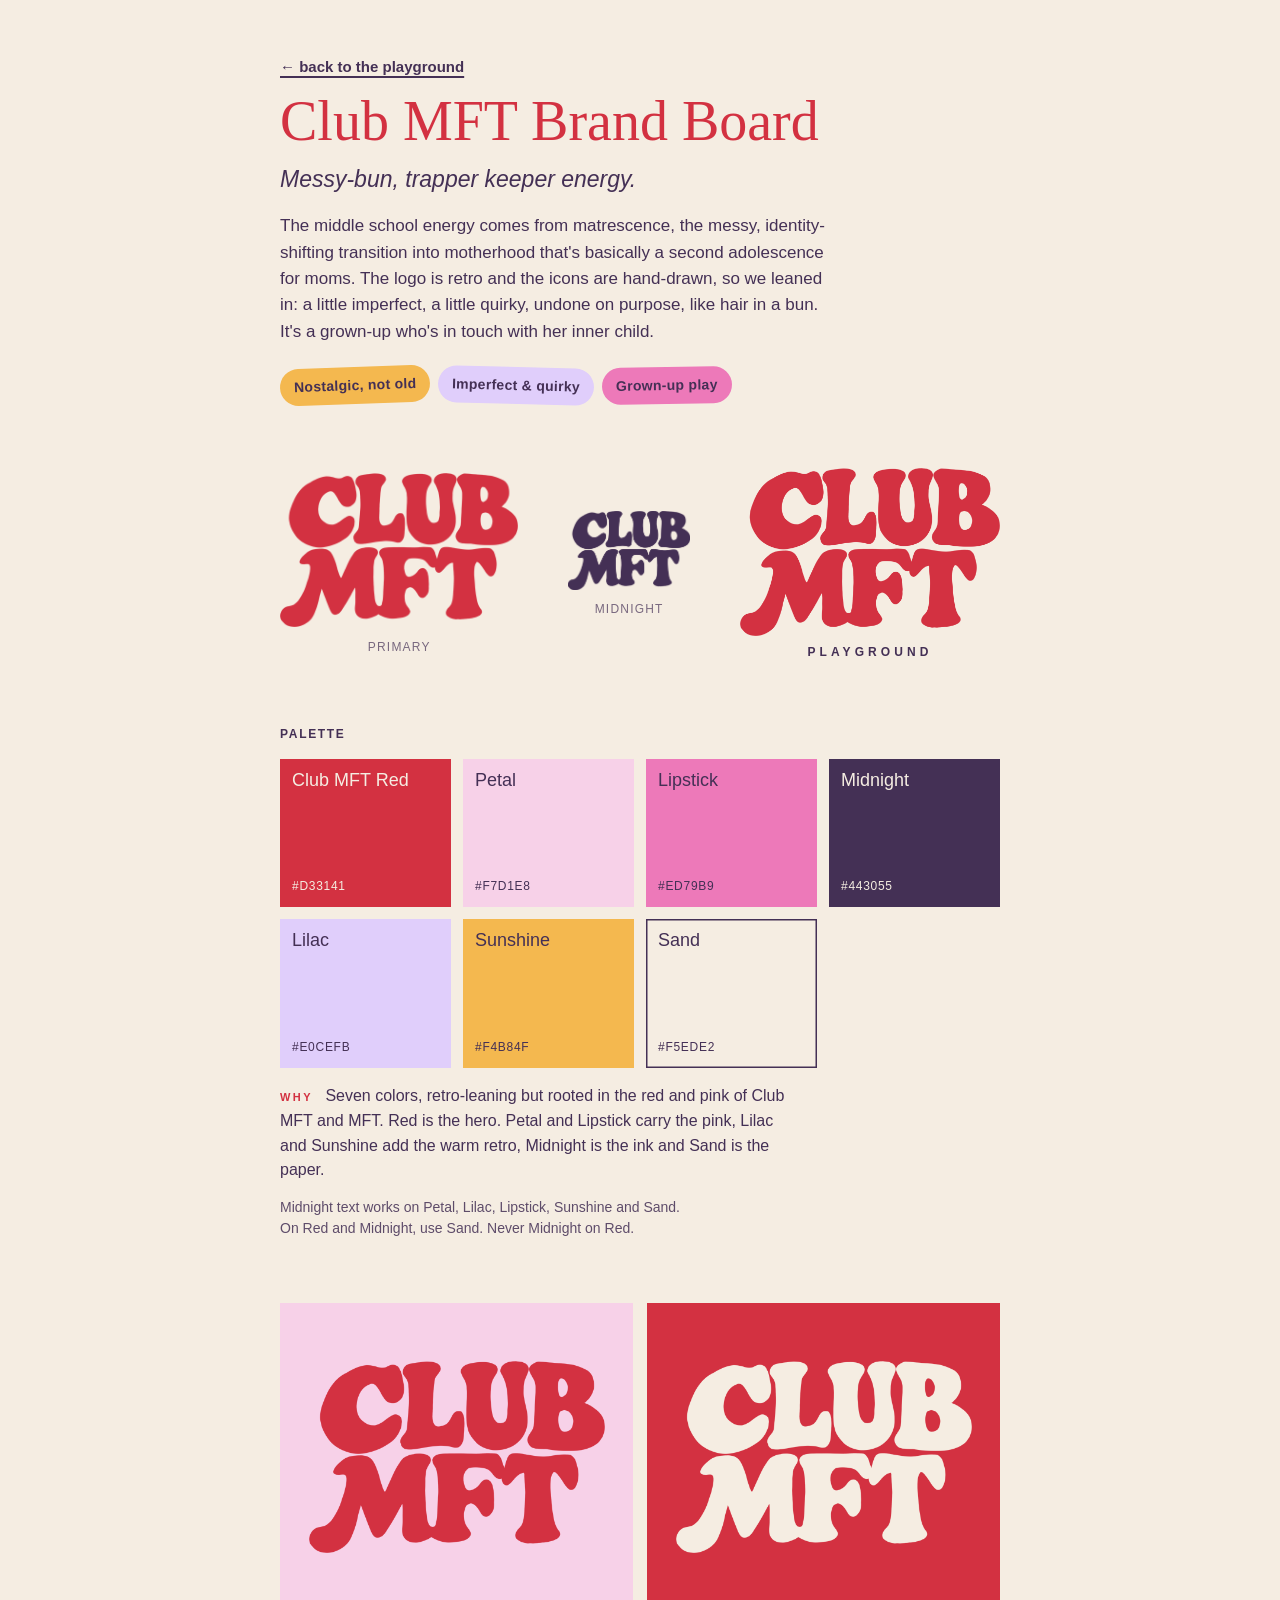
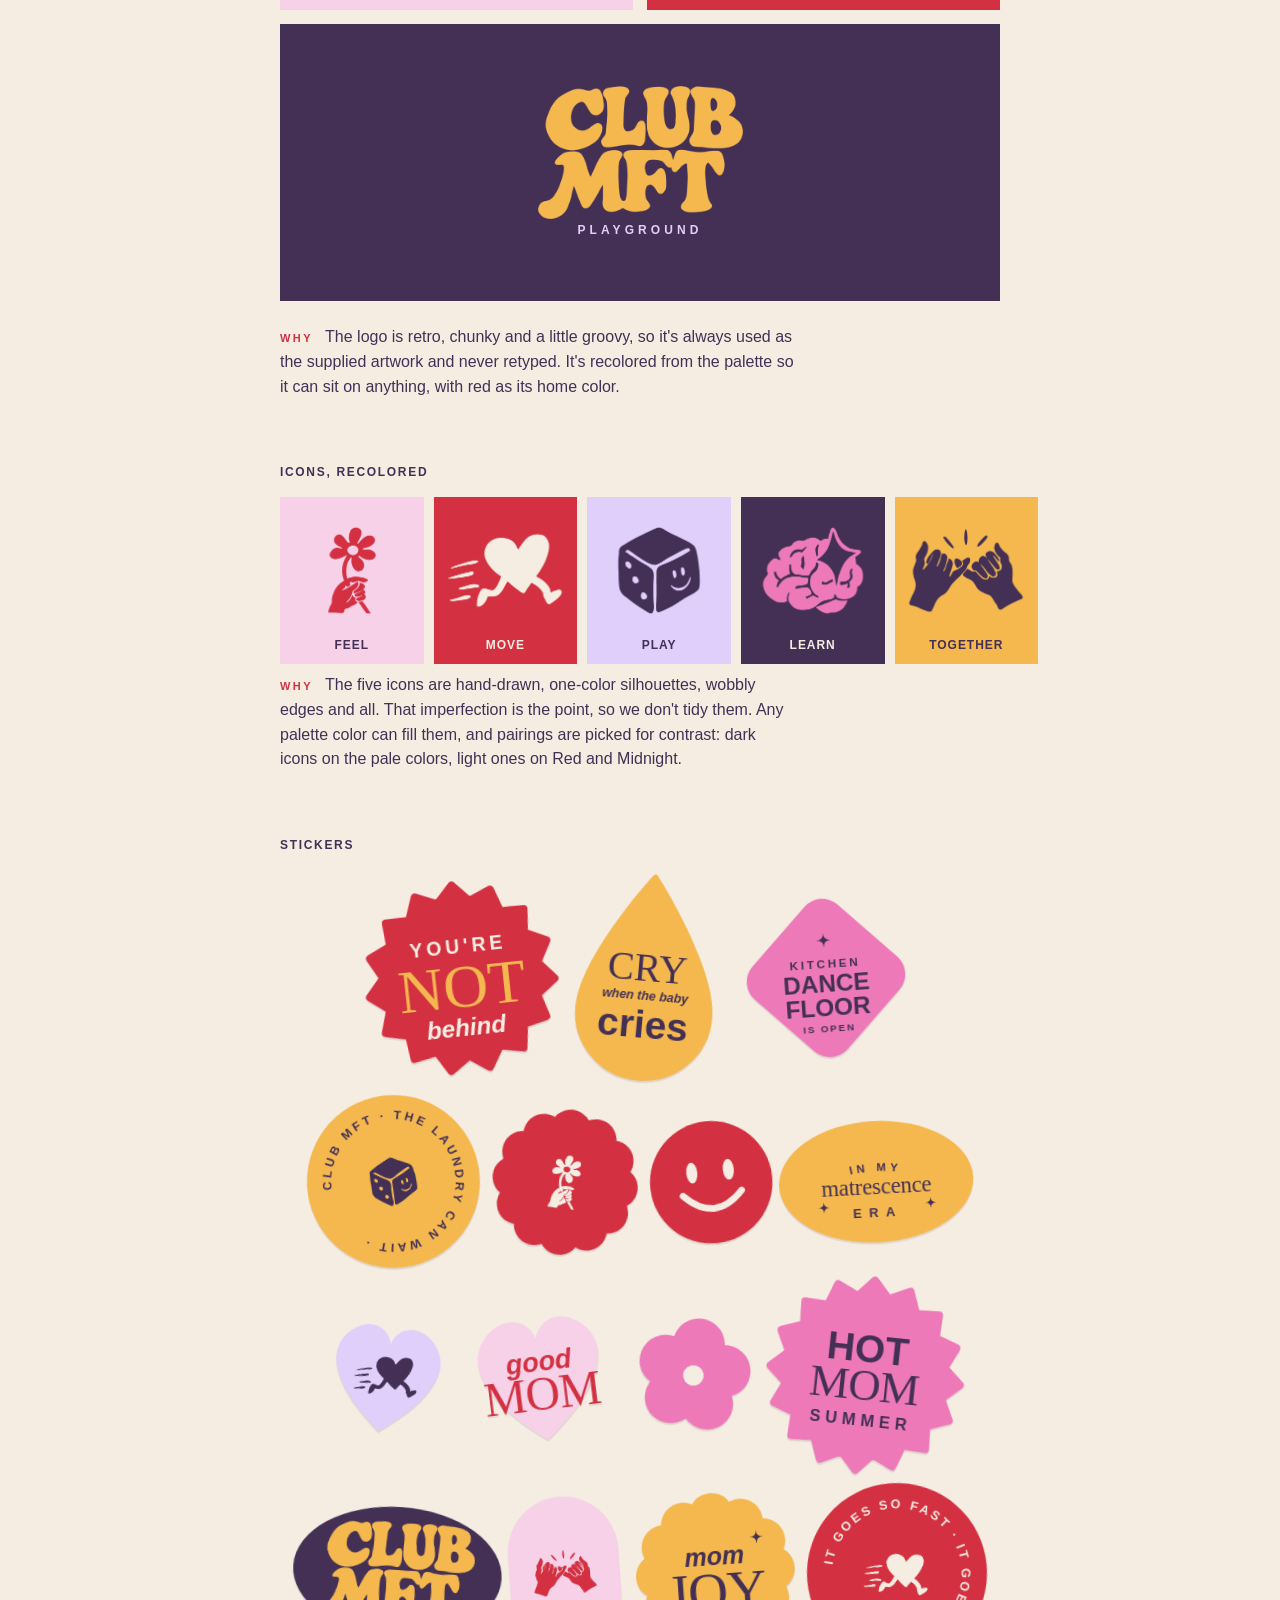
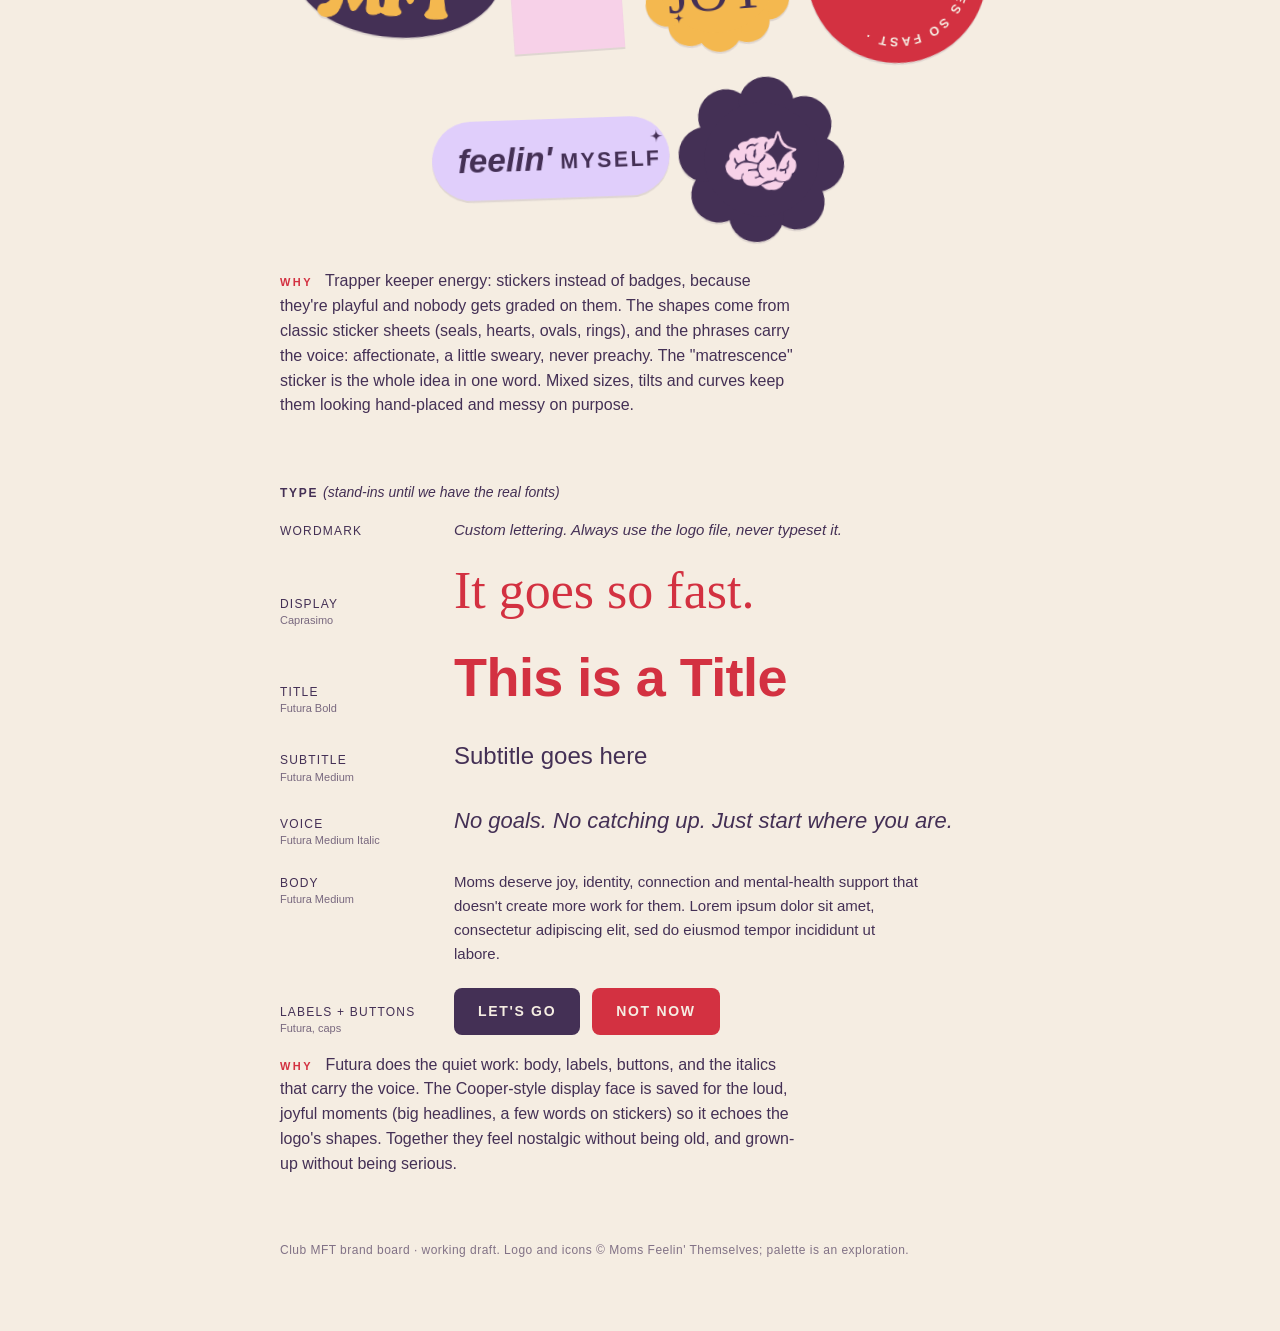
==== brand.html @ 976d8cae "Add files via upload" ====
<!doctype html>
<html lang="en">
<head>
<meta charset="utf-8">
<meta name="viewport" content="width=device-width, initial-scale=1">
<title>Club MFT Brand Board</title>
<link rel="stylesheet" href="assets.css">
<link rel="stylesheet" href="brand.css">
</head>
<body>
<svg width="0" height="0" style="position:absolute" aria-hidden="true" focusable="false"><filter id="wob" x="-8%" y="-8%" width="116%" height="116%"><feTurbulence type="fractalNoise" baseFrequency="0.045" numOctaves="2" seed="4" result="n"/><feDisplacementMap in="SourceGraphic" in2="n" scale="3"/></filter></svg>
<main class="board">
  <a class="back" href="index.html#/">← back to the playground</a>

  <header class="intro">
    <h1>Club MFT Brand Board</h1>
    <p class="cheek">Messy-bun, trapper keeper energy.</p>
    <p class="plain">The middle school energy comes from matrescence, the messy, identity-shifting transition into motherhood that's basically a second adolescence for moms. The logo is retro and the icons are hand-drawn, so we leaned in: a little imperfect, a little quirky, undone on purpose, like hair in a bun. It's a grown-up who's in touch with her inner child.</p>
    <ul class="words" aria-label="Words for the brand">
      <li style="--bg:var(--sunshine)">Nostalgic, not old</li>
      <li style="--bg:var(--lilac)">Imperfect &amp; quirky</li>
      <li style="--bg:var(--lipstick)">Grown-up play</li>
    </ul>
  </header>

  <!-- 1. LOGOS -->
  <section class="logos" aria-label="Logo">
    <figure>
      <div class="m logo" style="--fill:var(--red)" role="img" aria-label="Club MFT logo in red"></div>
      <figcaption>Primary</figcaption>
    </figure>
    <figure>
      <div class="m logo sm" style="--fill:var(--midnight)" role="img" aria-label="Club MFT logo in Midnight"></div>
      <figcaption>Midnight</figcaption>
    </figure>
    <figure class="lockup">
      <div class="m logo" style="--fill:var(--red)" role="img" aria-label="Club MFT logo in red, Playground lockup"></div>
      <span class="lockup-sub">PLAYGROUND</span>
    </figure>
  </section>

  <!-- 2. PALETTE -->
  <section aria-labelledby="h-palette">
    <h2 class="tag" id="h-palette">Palette</h2>
    <ul class="swatches">
      <li style="--bg:#D33141;--fg:var(--sand)"><b>Club MFT Red</b><span>#D33141</span></li>
      <li style="--bg:#F7D1E8;--fg:var(--midnight)"><b>Petal</b><span>#F7D1E8</span></li>
      <li style="--bg:#ED79B9;--fg:var(--midnight)"><b>Lipstick</b><span>#ED79B9</span></li>
      <li style="--bg:#443055;--fg:var(--sand)"><b>Midnight</b><span>#443055</span></li>
      <li style="--bg:#E0CEFB;--fg:var(--midnight)"><b>Lilac</b><span>#E0CEFB</span></li>
      <li style="--bg:#F4B84F;--fg:var(--midnight)"><b>Sunshine</b><span>#F4B84F</span></li>
      <li class="outlined" style="--bg:#F5EDE2;--fg:var(--midnight)"><b>Sand</b><span>#F5EDE2</span></li>
    </ul>
    <p class="why"><b>Why</b> Seven colors, retro-leaning but rooted in the red and pink of Club MFT and MFT. Red is the hero. Petal and Lipstick carry the pink, Lilac and Sunshine add the warm retro, Midnight is the ink and Sand is the paper.</p>
    <p class="note">Midnight text works on Petal, Lilac, Lipstick, Sunshine and Sand. On Red and Midnight, use Sand. Never Midnight on Red.</p>
  </section>

  <!-- 3. LOGO ON COLOR -->
  <section class="blocks" aria-label="Logo on color">
    <div class="block b-petal"><div class="m logo" style="--fill:var(--red)" role="img" aria-label="Logo, red on Petal"></div></div>
    <div class="block b-red"><div class="m logo" style="--fill:var(--sand)" role="img" aria-label="Logo, Sand on red"></div></div>
    <div class="block b-mid wide">
      <div class="m logo" style="--fill:var(--sunshine)" role="img" aria-label="Logo, Sunshine on Midnight"></div>
      <span class="lockup-sub" style="color:var(--lilac)">PLAYGROUND</span>
    </div>
  </section>

  <p class="why"><b>Why</b> The logo is retro, chunky and a little groovy, so it's always used as the supplied artwork and never retyped. It's recolored from the palette so it can sit on anything, with red as its home color.</p>

  <!-- 4. ICONS -->
  <section aria-labelledby="h-icons">
    <h2 class="tag" id="h-icons">Icons, recolored</h2>
    <ul class="icons">
      <li style="--bg:var(--petal)"><div class="m i-feel" style="--fill:var(--red)" role="img" aria-label="feel icon"></div><span>Feel</span></li>
      <li style="--bg:var(--red)"><div class="m i-move" style="--fill:var(--sand)" role="img" aria-label="move icon"></div><span style="color:var(--sand)">Move</span></li>
      <li style="--bg:var(--lilac)"><div class="m i-play" style="--fill:var(--midnight)" role="img" aria-label="play icon"></div><span>Play</span></li>
      <li style="--bg:var(--midnight)"><div class="m i-learn" style="--fill:var(--lipstick)" role="img" aria-label="learn icon"></div><span style="color:var(--sand)">Learn</span></li>
      <li style="--bg:var(--sunshine)"><div class="m i-together" style="--fill:var(--midnight)" role="img" aria-label="together icon"></div><span>Together</span></li>
    </ul>
    <p class="why"><b>Why</b> The five icons are hand-drawn, one-color silhouettes, wobbly edges and all. That imperfection is the point, so we don't tidy them. Any palette color can fill them, and pairings are picked for contrast: dark icons on the pale colors, light ones on Red and Midnight.</p>
  </section>

  <!-- 5. STICKERS + SHAPES -->
  <section class="play" aria-labelledby="h-stickers">
    <h2 class="tag" id="h-stickers">Stickers</h2>
    <div class="sheet">
      <div class="sticker" style="--ar:1;--w:27%;--rot:-6deg" role="img" aria-label="Sticker: You're not behind"><svg viewBox="0 0 200 200" aria-hidden="true"><polygon points="100.0,4.0 116.6,21.7 139.0,12.3 147.0,35.3 171.3,35.8 169.3,60.0 191.3,70.3 179.6,91.6 195.5,110.0 176.1,124.7 183.1,148.0 159.5,153.5 156.4,177.7 132.5,173.1 120.0,193.9 100.0,180.0 80.0,193.9 67.5,173.1 43.6,177.7 40.5,153.5 16.9,148.0 23.9,124.7 4.5,110.0 20.4,91.6 8.7,70.3 30.7,60.0 28.7,35.8 53.0,35.3 61.0,12.3 83.4,21.7" fill="#D33141" stroke="#D33141" stroke-width="8" stroke-linejoin="round"/><text x="100" y="74" font-size="20" font-weight="700" fill="#F5EDE2" text-anchor="middle" letter-spacing="4">YOU'RE</text><text class="retro" x="100" y="130" font-size="64" fill="#F4B84F" text-anchor="middle" letter-spacing="0">NOT</text><text x="100" y="160" font-size="25" font-weight="700" fill="#F5EDE2" text-anchor="middle" letter-spacing="0" font-style="italic">behind</text></svg></div>
      <div class="sticker" style="--ar:0.7692307692307693;--w:23%;--rot:5deg" role="img" aria-label="Sticker: Cry when the baby cries"><svg viewBox="0 0 200 260" aria-hidden="true"><path d="M100 8C100 8 20 112 20 172a80 80 0 0 0 160 0C180 112 100 8 100 8z" fill="#F4B84F" stroke="#F4B84F" stroke-width="6" stroke-linejoin="round"/><text class="retro" x="100" y="134" font-size="48" fill="#443055" text-anchor="middle" letter-spacing="0">CRY</text><text x="100" y="157" font-size="15" font-weight="600" fill="#443055" text-anchor="middle" letter-spacing="0" font-style="italic">when the baby</text><text x="100" y="203" font-size="47" font-weight="800" fill="#443055" text-anchor="middle" letter-spacing="0">cries</text></svg></div>
      <div class="sticker" style="--ar:1;--w:25%;--rot:-4deg" role="img" aria-label="Sticker: Kitchen dance floor is open"><svg viewBox="0 0 200 200" aria-hidden="true"><rect x="30" y="30" width="140" height="140" rx="26" fill="#ED79B9" transform="rotate(45 100 100)"/><text x="100" y="89" font-size="13" font-weight="700" fill="#443055" text-anchor="middle" letter-spacing="3">KITCHEN</text><text x="100" y="116" font-size="27" font-weight="800" fill="#443055" text-anchor="middle" letter-spacing="0">DANCE</text><text x="100" y="142" font-size="27" font-weight="800" fill="#443055" text-anchor="middle" letter-spacing="0">FLOOR</text><text x="100" y="160" font-size="11" font-weight="700" fill="#443055" text-anchor="middle" letter-spacing="2">IS OPEN</text><path d="M100 50Q100 58 108 58Q100 58 100 66Q100 58 92 58Q100 58 100 50z" fill="#443055"/></svg></div>
      <div class="sticker" style="--ar:1;--w:24%;--rot:-8deg"><svg viewBox="0 0 200 200" aria-hidden="true"><circle cx="100" cy="100" r="100" fill="#F4B84F"/><defs><path id="r1" d="M100 100 m-72 0 a72 72 0 1 1 144 0 a72 72 0 1 1 -144 0"/></defs><text fill="#443055" font-size="14" letter-spacing="3.6" font-weight="700"><textPath href="#r1">CLUB MFT · THE LAUNDRY CAN WAIT · </textPath></text></svg><div class="m i-play" style="--fill:#443055;width:52%" role="img" aria-label="play icon"></div></div>
      <div class="sticker" style="--ar:1;--w:22%;--rot:6deg"><svg viewBox="0 0 200 200" aria-hidden="true"><g fill="#D33141"><circle cx="166.0" cy="100.0" r="26"/><circle cx="157.2" cy="133.0" r="26"/><circle cx="133.0" cy="157.2" r="26"/><circle cx="100.0" cy="166.0" r="26"/><circle cx="67.0" cy="157.2" r="26"/><circle cx="42.8" cy="133.0" r="26"/><circle cx="34.0" cy="100.0" r="26"/><circle cx="42.8" cy="67.0" r="26"/><circle cx="67.0" cy="42.8" r="26"/><circle cx="100.0" cy="34.0" r="26"/><circle cx="133.0" cy="42.8" r="26"/><circle cx="157.2" cy="67.0" r="26"/><circle cx="100" cy="100" r="70"/></g></svg><div class="m i-feel" style="--fill:#F5EDE2;width:62%" role="img" aria-label="feel icon"></div></div>
      <div class="sticker" style="--ar:1;--w:17%;--rot:-6deg"><svg viewBox="0 0 200 200" aria-hidden="true"><circle cx="100" cy="100" r="100" fill="#D33141"/><ellipse cx="70" cy="82" rx="9" ry="17" fill="#F5EDE2"/><ellipse cx="130" cy="82" rx="9" ry="17" fill="#F5EDE2"/><path d="M52 118Q100 168 148 118" fill="none" stroke="#F5EDE2" stroke-width="11" stroke-linecap="round"/></svg></div>
      <div class="sticker" style="--ar:1.6;--w:27%;--rot:-3deg" role="img" aria-label="Sticker: In my matrescence era"><svg viewBox="0 0 240 150" aria-hidden="true"><ellipse cx="120" cy="75" rx="120" ry="75" fill="#F4B84F"/><defs><path id="mat" d="M64 70Q120 54 176 70"/></defs><text font-size="14" font-weight="700" letter-spacing="5" fill="#443055" text-anchor="middle"><textPath href="#mat" startOffset="50%">IN MY</textPath></text><text class="retro" x="120" y="90" font-size="28" fill="#443055" text-anchor="middle" letter-spacing="-0.2">matrescence</text><text x="120" y="118" font-size="16" font-weight="700" fill="#443055" text-anchor="middle" letter-spacing="9">ERA</text><path d="M54 97Q54 104 61 104Q54 104 54 111Q54 104 47 104Q54 104 54 97z" fill="#443055"/><path d="M186 97Q186 104 193 104Q186 104 186 111Q186 104 179 104Q186 104 186 97z" fill="#443055"/></svg></div>
      <div class="sticker" style="--ar:1.1111111111111112;--w:19%;--rot:8deg"><svg viewBox="0 0 100 90" aria-hidden="true"><path fill="#E0CEFB" d="M50 86C8 54 4 28 22 14 36 4 48 12 50 22 52 12 64 4 78 14 96 28 92 54 50 86z"/></svg><div class="m i-move" style="--fill:#443055;width:66%" role="img" aria-label="move icon"></div></div>
      <div class="sticker" style="--ar:1.1111111111111112;--w:22%;--rot:-7deg" role="img" aria-label="Sticker: Good mom"><svg viewBox="0 0 100 90" aria-hidden="true"><path fill="#F7D1E8" d="M50 86C8 54 4 28 22 14 36 4 48 12 50 22 52 12 64 4 78 14 96 28 92 54 50 86z"/><text x="50" y="42" font-size="17" font-weight="700" fill="#D33141" text-anchor="middle" letter-spacing="0" font-style="italic">good</text><text class="retro" x="50" y="67" font-size="30" fill="#D33141" text-anchor="middle" letter-spacing="-0.4">MOM</text></svg></div>
      <div class="sticker" style="--ar:1;--w:19%;--rot:10deg"><svg viewBox="0 0 200 200" aria-hidden="true"><g fill="#ED79B9"><circle cx="100.0" cy="54.0" r="38"/><circle cx="143.7" cy="85.8" r="38"/><circle cx="127.0" cy="137.2" r="38"/><circle cx="73.0" cy="137.2" r="38"/><circle cx="56.3" cy="85.8" r="38"/><circle cx="100" cy="100" r="30"/></g><circle cx="100" cy="100" r="15" fill="#F5EDE2"/></svg></div>
      <div class="sticker" style="--ar:1;--w:27%;--rot:6deg" role="img" aria-label="Sticker: Hot mom summer"><svg viewBox="0 0 200 200" aria-hidden="true"><polygon points="100.0,2.0 116.0,19.6 137.5,9.5 145.6,31.8 169.3,30.7 168.2,54.4 190.5,62.5 180.4,84.0 198.0,100.0 180.4,116.0 190.5,137.5 168.2,145.6 169.3,169.3 145.6,168.2 137.5,190.5 116.0,180.4 100.0,198.0 84.0,180.4 62.5,190.5 54.4,168.2 30.7,169.3 31.8,145.6 9.5,137.5 19.6,116.0 2.0,100.0 19.6,84.0 9.5,62.5 31.8,54.4 30.7,30.7 54.4,31.8 62.5,9.5 84.0,19.6" fill="#ED79B9" stroke="#ED79B9" stroke-width="8" stroke-linejoin="round"/><text x="100" y="86" font-size="40" font-weight="800" fill="#443055" text-anchor="middle" letter-spacing="0">HOT</text><text class="retro" x="100" y="126" font-size="46" fill="#443055" text-anchor="middle" letter-spacing="-0.8">MOM</text><text x="100" y="152" font-size="17" font-weight="700" fill="#443055" text-anchor="middle" letter-spacing="5">SUMMER</text></svg></div>
      <div class="sticker" style="--ar:1.6;--w:29%;--rot:4deg"><svg viewBox="0 0 240 150" aria-hidden="true"><ellipse cx="120" cy="75" rx="120" ry="75" fill="#443055"/></svg><div class="m logo" style="--fill:#F4B84F;width:74%" role="img" aria-label="Club MFT logo"></div></div>
      <div class="sticker" style="--ar:0.7142857142857143;--w:16%;--rot:-4deg"><svg viewBox="0 0 100 140" aria-hidden="true"><path fill="#F7D1E8" d="M2 138V52a48 48 0 0 1 96 0v86z"/></svg><div class="m i-together" style="--fill:#D33141;width:76%" role="img" aria-label="together icon"></div></div>
      <div class="sticker" style="--ar:1;--w:24%;--rot:-4deg" role="img" aria-label="Sticker: Mom joy"><svg viewBox="0 0 200 200" aria-hidden="true"><g fill="#F4B84F"><circle cx="166.0" cy="100.0" r="26"/><circle cx="157.2" cy="133.0" r="26"/><circle cx="133.0" cy="157.2" r="26"/><circle cx="100.0" cy="166.0" r="26"/><circle cx="67.0" cy="157.2" r="26"/><circle cx="42.8" cy="133.0" r="26"/><circle cx="34.0" cy="100.0" r="26"/><circle cx="42.8" cy="67.0" r="26"/><circle cx="67.0" cy="42.8" r="26"/><circle cx="100.0" cy="34.0" r="26"/><circle cx="133.0" cy="42.8" r="26"/><circle cx="157.2" cy="67.0" r="26"/><circle cx="100" cy="100" r="70"/></g><text x="100" y="92" font-size="29" font-weight="700" fill="#443055" text-anchor="middle" letter-spacing="0" font-style="italic">mom</text><text class="retro" x="100" y="144" font-size="64" fill="#443055" text-anchor="middle" letter-spacing="-1">JOY</text><path d="M150 54Q150 62 158 62Q150 62 150 70Q150 62 142 62Q150 62 150 54z" fill="#443055"/><path d="M54 144Q54 150 60 150Q54 150 54 156Q54 150 48 150Q54 150 54 144z" fill="#443055"/></svg></div>
      <div class="sticker" style="--ar:1;--w:25%;--rot:7deg"><svg viewBox="0 0 200 200" aria-hidden="true"><circle cx="100" cy="100" r="100" fill="#D33141"/><defs><path id="r2" d="M100 100 m-72 0 a72 72 0 1 1 144 0 a72 72 0 1 1 -144 0"/></defs><text fill="#F5EDE2" font-size="14" letter-spacing="3.0" font-weight="700"><textPath href="#r2">IT GOES SO FAST · IT GOES SO FAST · </textPath></text></svg><div class="m i-move" style="--fill:#F5EDE2;width:50%" role="img" aria-label="move icon"></div></div>
      <div class="sticker" style="--ar:3;--w:33%;--rot:-2deg" role="img" aria-label="Sticker: Feelin' myself"><svg viewBox="0 0 300 100" aria-hidden="true"><rect width="300" height="100" rx="50" fill="#E0CEFB"/><text x="152" y="64" font-size="42" font-weight="700" fill="#443055" text-anchor="end" letter-spacing="0" font-style="italic">feelin'</text><text x="162" y="63" font-size="27" font-weight="800" fill="#443055" text-anchor="start" letter-spacing="3">MYSELF</text><path d="M284 18Q284 26 292 26Q284 26 284 34Q284 26 276 26Q284 26 284 18z" fill="#443055"/></svg></div>
      <div class="sticker" style="--ar:1;--w:24%;--rot:5deg"><svg viewBox="0 0 200 200" aria-hidden="true"><g fill="#443055"><circle cx="164.0" cy="100.0" r="32"/><circle cx="145.3" cy="145.3" r="32"/><circle cx="100.0" cy="164.0" r="32"/><circle cx="54.7" cy="145.3" r="32"/><circle cx="36.0" cy="100.0" r="32"/><circle cx="54.7" cy="54.7" r="32"/><circle cx="100.0" cy="36.0" r="32"/><circle cx="145.3" cy="54.7" r="32"/><circle cx="100" cy="100" r="66"/></g></svg><div class="m i-learn" style="--fill:#F7D1E8;width:64%" role="img" aria-label="learn icon"></div></div>
    </div>
  </section>

  <p class="why"><b>Why</b> Trapper keeper energy: stickers instead of badges, because they're playful and nobody gets graded on them. The shapes come from classic sticker sheets (seals, hearts, ovals, rings), and the phrases carry the voice: affectionate, a little sweary, never preachy. The "matrescence" sticker is the whole idea in one word. Mixed sizes, tilts and curves keep them looking hand-placed and messy on purpose.</p>

  <!-- 6. TYPE -->
  <section class="type" aria-labelledby="h-type">
    <h2 class="tag" id="h-type">Type <em>(stand-ins until we have the real fonts)</em></h2>
    <dl>
      <dt>Wordmark</dt><dd class="wm-note">Custom lettering. Always use the logo file, never typeset it.</dd>
      <dt>Display<br><small>Caprasimo</small></dt><dd class="t-display">It goes so fast.</dd>
      <dt>Title<br><small>Futura Bold</small></dt><dd class="t-title">This is a Title</dd>
      <dt>Subtitle<br><small>Futura Medium</small></dt><dd class="t-sub">Subtitle goes here</dd>
      <dt>Voice<br><small>Futura Medium Italic</small></dt><dd class="t-voice">No goals. No catching up. Just start where you are.</dd>
      <dt>Body<br><small>Futura Medium</small></dt><dd class="t-body">Moms deserve joy, identity, connection and mental-health support that doesn't create more work for them. Lorem ipsum dolor sit amet, consectetur adipiscing elit, sed do eiusmod tempor incididunt ut labore.</dd>
      <dt>Labels + buttons<br><small>Futura, caps</small></dt><dd class="btns"><span class="btn b1">LET'S GO</span><span class="btn b2">NOT NOW</span></dd>
    </dl>
    <p class="why"><b>Why</b> Futura does the quiet work: body, labels, buttons, and the italics that carry the voice. The Cooper-style display face is saved for the loud, joyful moments (big headlines, a few words on stickers) so it echoes the logo's shapes. Together they feel nostalgic without being old, and grown-up without being serious.</p>
  </section>

  <p class="foot">Club MFT brand board · working draft. Logo and icons © Moms Feelin' Themselves; palette is an exploration.</p>
</main>
</body>
</html>
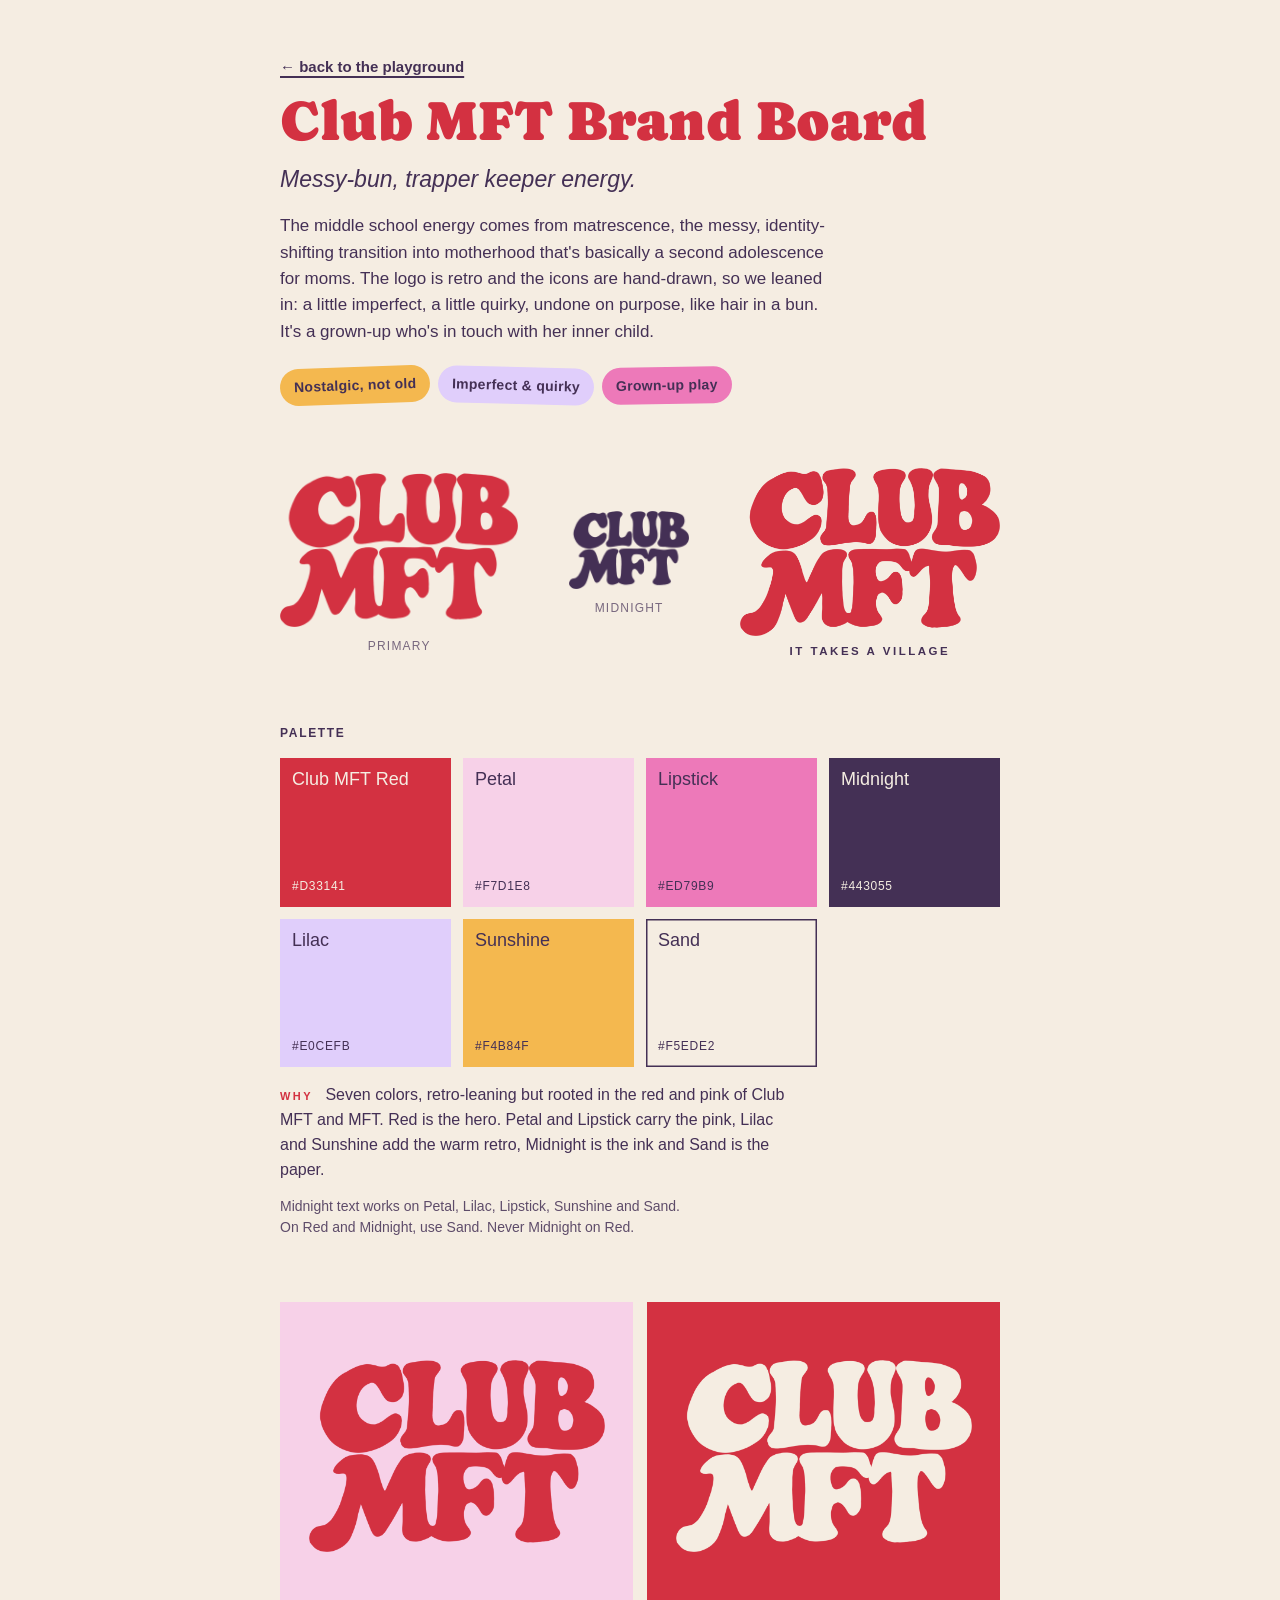
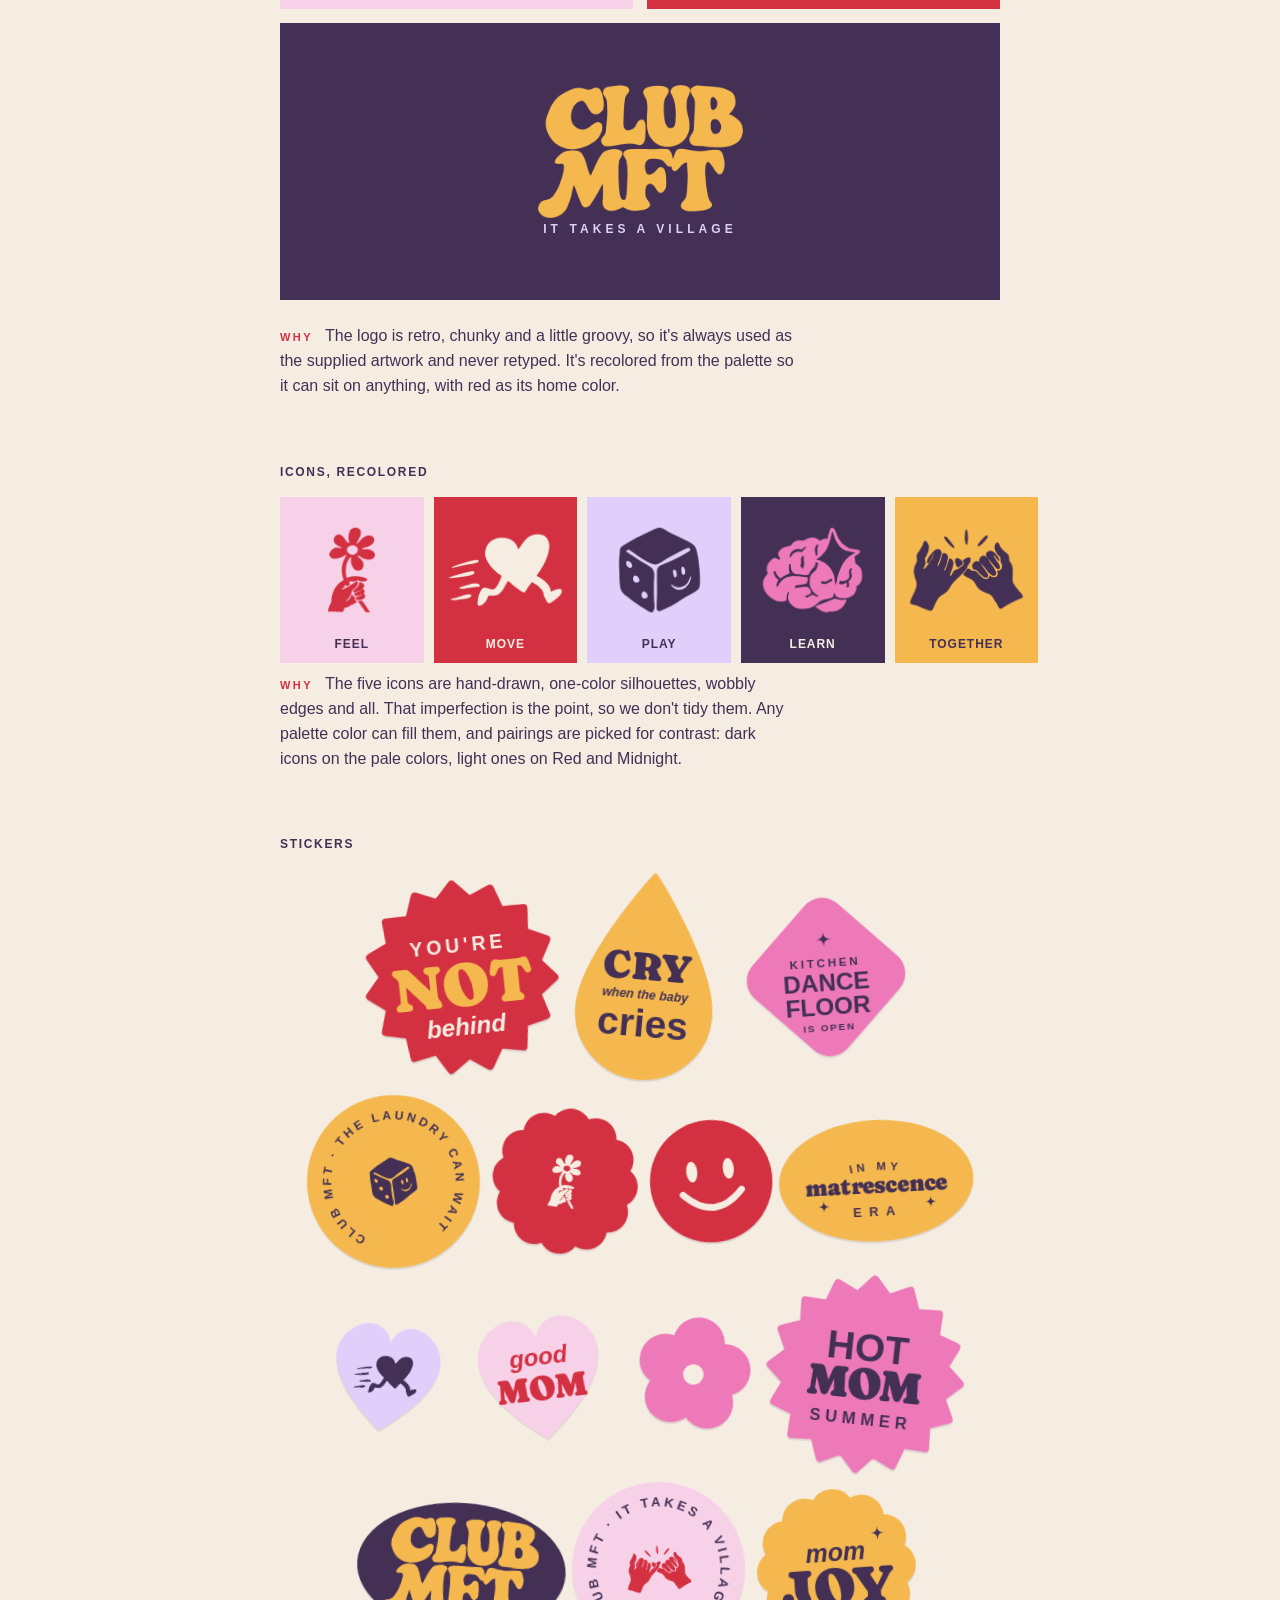
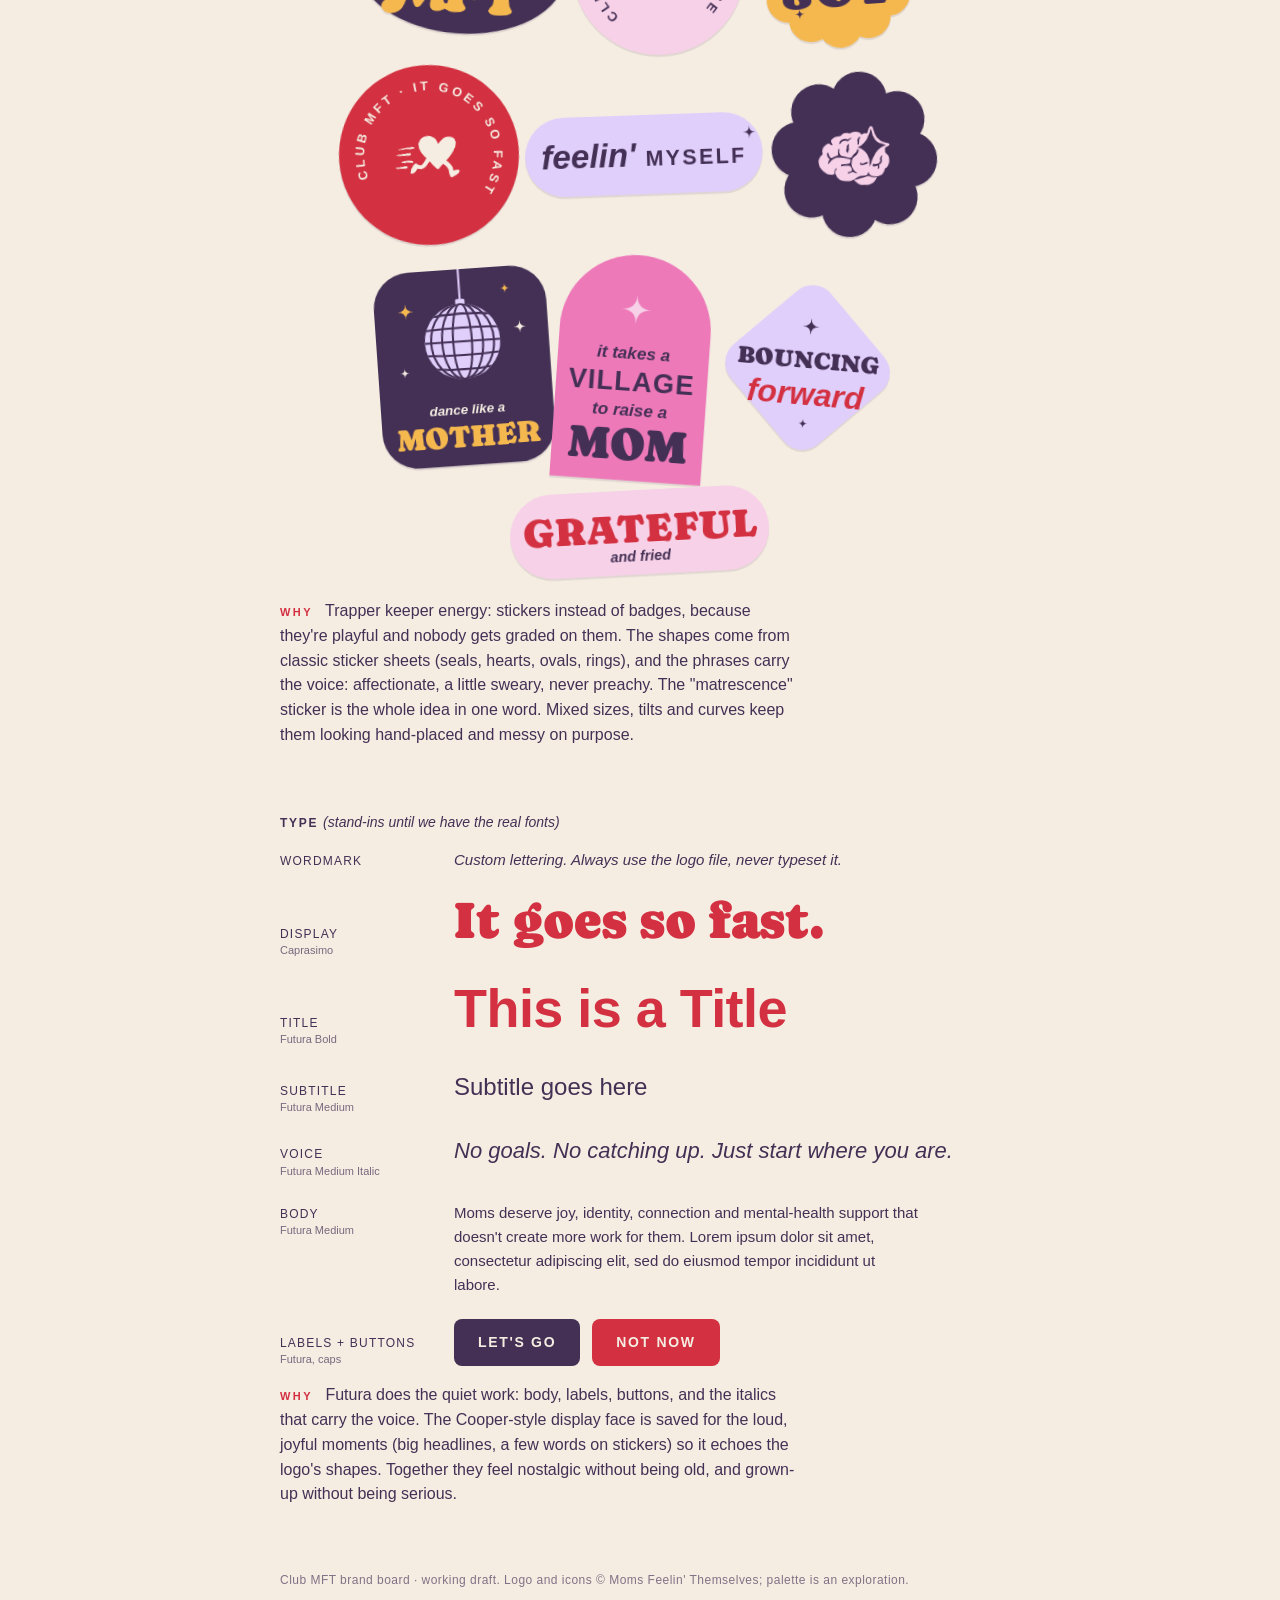
==== commit 86c68395: "Add files via upload" ====
--- a/brand.html
+++ b/brand.html
@@ -35,7 +35,7 @@
     </figure>
     <figure class="lockup">
       <div class="m logo" style="--fill:var(--red)" role="img" aria-label="Club MFT logo in red, Playground lockup"></div>
-      <span class="lockup-sub">PLAYGROUND</span>
+      <span class="lockup-sub">IT TAKES A VILLAGE</span>
     </figure>
   </section>
 
@@ -61,7 +61,7 @@
     <div class="block b-red"><div class="m logo" style="--fill:var(--sand)" role="img" aria-label="Logo, Sand on red"></div></div>
     <div class="block b-mid wide">
       <div class="m logo" style="--fill:var(--sunshine)" role="img" aria-label="Logo, Sunshine on Midnight"></div>
-      <span class="lockup-sub" style="color:var(--lilac)">PLAYGROUND</span>
+      <span class="lockup-sub" style="color:var(--lilac)">IT TAKES A VILLAGE</span>
     </div>
   </section>
 
@@ -87,20 +87,24 @@
       <div class="sticker" style="--ar:1;--w:27%;--rot:-6deg" role="img" aria-label="Sticker: You're not behind"><svg viewBox="0 0 200 200" aria-hidden="true"><polygon points="100.0,4.0 116.6,21.7 139.0,12.3 147.0,35.3 171.3,35.8 169.3,60.0 191.3,70.3 179.6,91.6 195.5,110.0 176.1,124.7 183.1,148.0 159.5,153.5 156.4,177.7 132.5,173.1 120.0,193.9 100.0,180.0 80.0,193.9 67.5,173.1 43.6,177.7 40.5,153.5 16.9,148.0 23.9,124.7 4.5,110.0 20.4,91.6 8.7,70.3 30.7,60.0 28.7,35.8 53.0,35.3 61.0,12.3 83.4,21.7" fill="#D33141" stroke="#D33141" stroke-width="8" stroke-linejoin="round"/><text x="100" y="74" font-size="20" font-weight="700" fill="#F5EDE2" text-anchor="middle" letter-spacing="4">YOU'RE</text><text class="retro" x="100" y="130" font-size="64" fill="#F4B84F" text-anchor="middle" letter-spacing="0">NOT</text><text x="100" y="160" font-size="25" font-weight="700" fill="#F5EDE2" text-anchor="middle" letter-spacing="0" font-style="italic">behind</text></svg></div>
       <div class="sticker" style="--ar:0.7692307692307693;--w:23%;--rot:5deg" role="img" aria-label="Sticker: Cry when the baby cries"><svg viewBox="0 0 200 260" aria-hidden="true"><path d="M100 8C100 8 20 112 20 172a80 80 0 0 0 160 0C180 112 100 8 100 8z" fill="#F4B84F" stroke="#F4B84F" stroke-width="6" stroke-linejoin="round"/><text class="retro" x="100" y="134" font-size="48" fill="#443055" text-anchor="middle" letter-spacing="0">CRY</text><text x="100" y="157" font-size="15" font-weight="600" fill="#443055" text-anchor="middle" letter-spacing="0" font-style="italic">when the baby</text><text x="100" y="203" font-size="47" font-weight="800" fill="#443055" text-anchor="middle" letter-spacing="0">cries</text></svg></div>
       <div class="sticker" style="--ar:1;--w:25%;--rot:-4deg" role="img" aria-label="Sticker: Kitchen dance floor is open"><svg viewBox="0 0 200 200" aria-hidden="true"><rect x="30" y="30" width="140" height="140" rx="26" fill="#ED79B9" transform="rotate(45 100 100)"/><text x="100" y="89" font-size="13" font-weight="700" fill="#443055" text-anchor="middle" letter-spacing="3">KITCHEN</text><text x="100" y="116" font-size="27" font-weight="800" fill="#443055" text-anchor="middle" letter-spacing="0">DANCE</text><text x="100" y="142" font-size="27" font-weight="800" fill="#443055" text-anchor="middle" letter-spacing="0">FLOOR</text><text x="100" y="160" font-size="11" font-weight="700" fill="#443055" text-anchor="middle" letter-spacing="2">IS OPEN</text><path d="M100 50Q100 58 108 58Q100 58 100 66Q100 58 92 58Q100 58 100 50z" fill="#443055"/></svg></div>
-      <div class="sticker" style="--ar:1;--w:24%;--rot:-8deg"><svg viewBox="0 0 200 200" aria-hidden="true"><circle cx="100" cy="100" r="100" fill="#F4B84F"/><defs><path id="r1" d="M100 100 m-72 0 a72 72 0 1 1 144 0 a72 72 0 1 1 -144 0"/></defs><text fill="#443055" font-size="14" letter-spacing="3.6" font-weight="700"><textPath href="#r1">CLUB MFT · THE LAUNDRY CAN WAIT · </textPath></text></svg><div class="m i-play" style="--fill:#443055;width:52%" role="img" aria-label="play icon"></div></div>
+      <div class="sticker" style="--ar:1;--w:24%;--rot:-8deg"><svg viewBox="0 0 200 200" aria-hidden="true"><circle cx="100" cy="100" r="100" fill="#F4B84F"/><defs><path id="r1" d="M100 172 a72 72 0 1 1 0 -144 a72 72 0 1 1 0 144"/></defs><text fill="#443055" font-size="14" letter-spacing="3.6" font-weight="700" text-anchor="middle"><textPath href="#r1" startOffset="50%">CLUB MFT · THE LAUNDRY CAN WAIT</textPath></text></svg><div class="m i-play" style="--fill:#443055;width:52%" role="img" aria-label="play icon"></div></div>
       <div class="sticker" style="--ar:1;--w:22%;--rot:6deg"><svg viewBox="0 0 200 200" aria-hidden="true"><g fill="#D33141"><circle cx="166.0" cy="100.0" r="26"/><circle cx="157.2" cy="133.0" r="26"/><circle cx="133.0" cy="157.2" r="26"/><circle cx="100.0" cy="166.0" r="26"/><circle cx="67.0" cy="157.2" r="26"/><circle cx="42.8" cy="133.0" r="26"/><circle cx="34.0" cy="100.0" r="26"/><circle cx="42.8" cy="67.0" r="26"/><circle cx="67.0" cy="42.8" r="26"/><circle cx="100.0" cy="34.0" r="26"/><circle cx="133.0" cy="42.8" r="26"/><circle cx="157.2" cy="67.0" r="26"/><circle cx="100" cy="100" r="70"/></g></svg><div class="m i-feel" style="--fill:#F5EDE2;width:62%" role="img" aria-label="feel icon"></div></div>
       <div class="sticker" style="--ar:1;--w:17%;--rot:-6deg"><svg viewBox="0 0 200 200" aria-hidden="true"><circle cx="100" cy="100" r="100" fill="#D33141"/><ellipse cx="70" cy="82" rx="9" ry="17" fill="#F5EDE2"/><ellipse cx="130" cy="82" rx="9" ry="17" fill="#F5EDE2"/><path d="M52 118Q100 168 148 118" fill="none" stroke="#F5EDE2" stroke-width="11" stroke-linecap="round"/></svg></div>
       <div class="sticker" style="--ar:1.6;--w:27%;--rot:-3deg" role="img" aria-label="Sticker: In my matrescence era"><svg viewBox="0 0 240 150" aria-hidden="true"><ellipse cx="120" cy="75" rx="120" ry="75" fill="#F4B84F"/><defs><path id="mat" d="M64 70Q120 54 176 70"/></defs><text font-size="14" font-weight="700" letter-spacing="5" fill="#443055" text-anchor="middle"><textPath href="#mat" startOffset="50%">IN MY</textPath></text><text class="retro" x="120" y="90" font-size="28" fill="#443055" text-anchor="middle" letter-spacing="-0.2">matrescence</text><text x="120" y="118" font-size="16" font-weight="700" fill="#443055" text-anchor="middle" letter-spacing="9">ERA</text><path d="M54 97Q54 104 61 104Q54 104 54 111Q54 104 47 104Q54 104 54 97z" fill="#443055"/><path d="M186 97Q186 104 193 104Q186 104 186 111Q186 104 179 104Q186 104 186 97z" fill="#443055"/></svg></div>
       <div class="sticker" style="--ar:1.1111111111111112;--w:19%;--rot:8deg"><svg viewBox="0 0 100 90" aria-hidden="true"><path fill="#E0CEFB" d="M50 86C8 54 4 28 22 14 36 4 48 12 50 22 52 12 64 4 78 14 96 28 92 54 50 86z"/></svg><div class="m i-move" style="--fill:#443055;width:66%" role="img" aria-label="move icon"></div></div>
-      <div class="sticker" style="--ar:1.1111111111111112;--w:22%;--rot:-7deg" role="img" aria-label="Sticker: Good mom"><svg viewBox="0 0 100 90" aria-hidden="true"><path fill="#F7D1E8" d="M50 86C8 54 4 28 22 14 36 4 48 12 50 22 52 12 64 4 78 14 96 28 92 54 50 86z"/><text x="50" y="42" font-size="17" font-weight="700" fill="#D33141" text-anchor="middle" letter-spacing="0" font-style="italic">good</text><text class="retro" x="50" y="67" font-size="30" fill="#D33141" text-anchor="middle" letter-spacing="-0.4">MOM</text></svg></div>
+      <div class="sticker" style="--ar:1.1111111111111112;--w:22%;--rot:-7deg" role="img" aria-label="Sticker: Good mom"><svg viewBox="0 0 100 90" aria-hidden="true"><path fill="#F7D1E8" d="M50 86C8 54 4 28 22 14 36 4 48 12 50 22 52 12 64 4 78 14 96 28 92 54 50 86z"/><text x="50" y="39" font-size="15" font-weight="700" fill="#D33141" text-anchor="middle" letter-spacing="0" font-style="italic">good</text><text class="retro" x="50" y="61" font-size="22" fill="#D33141" text-anchor="middle" letter-spacing="0">MOM</text></svg></div>
       <div class="sticker" style="--ar:1;--w:19%;--rot:10deg"><svg viewBox="0 0 200 200" aria-hidden="true"><g fill="#ED79B9"><circle cx="100.0" cy="54.0" r="38"/><circle cx="143.7" cy="85.8" r="38"/><circle cx="127.0" cy="137.2" r="38"/><circle cx="73.0" cy="137.2" r="38"/><circle cx="56.3" cy="85.8" r="38"/><circle cx="100" cy="100" r="30"/></g><circle cx="100" cy="100" r="15" fill="#F5EDE2"/></svg></div>
       <div class="sticker" style="--ar:1;--w:27%;--rot:6deg" role="img" aria-label="Sticker: Hot mom summer"><svg viewBox="0 0 200 200" aria-hidden="true"><polygon points="100.0,2.0 116.0,19.6 137.5,9.5 145.6,31.8 169.3,30.7 168.2,54.4 190.5,62.5 180.4,84.0 198.0,100.0 180.4,116.0 190.5,137.5 168.2,145.6 169.3,169.3 145.6,168.2 137.5,190.5 116.0,180.4 100.0,198.0 84.0,180.4 62.5,190.5 54.4,168.2 30.7,169.3 31.8,145.6 9.5,137.5 19.6,116.0 2.0,100.0 19.6,84.0 9.5,62.5 31.8,54.4 30.7,30.7 54.4,31.8 62.5,9.5 84.0,19.6" fill="#ED79B9" stroke="#ED79B9" stroke-width="8" stroke-linejoin="round"/><text x="100" y="86" font-size="40" font-weight="800" fill="#443055" text-anchor="middle" letter-spacing="0">HOT</text><text class="retro" x="100" y="126" font-size="46" fill="#443055" text-anchor="middle" letter-spacing="-0.8">MOM</text><text x="100" y="152" font-size="17" font-weight="700" fill="#443055" text-anchor="middle" letter-spacing="5">SUMMER</text></svg></div>
       <div class="sticker" style="--ar:1.6;--w:29%;--rot:4deg"><svg viewBox="0 0 240 150" aria-hidden="true"><ellipse cx="120" cy="75" rx="120" ry="75" fill="#443055"/></svg><div class="m logo" style="--fill:#F4B84F;width:74%" role="img" aria-label="Club MFT logo"></div></div>
-      <div class="sticker" style="--ar:0.7142857142857143;--w:16%;--rot:-4deg"><svg viewBox="0 0 100 140" aria-hidden="true"><path fill="#F7D1E8" d="M2 138V52a48 48 0 0 1 96 0v86z"/></svg><div class="m i-together" style="--fill:#D33141;width:76%" role="img" aria-label="together icon"></div></div>
+      <div class="sticker" style="--ar:1;--w:24%;--rot:-4deg" role="img" aria-label="Sticker: Club MFT, it takes a village"><svg viewBox="0 0 200 200" aria-hidden="true"><circle cx="100" cy="100" r="100" fill="#F7D1E8"/><defs><path id="r4" d="M100 172 a72 72 0 1 1 0 -144 a72 72 0 1 1 0 144"/></defs><text fill="#443055" font-size="15" letter-spacing="3.6" font-weight="700" text-anchor="middle"><textPath href="#r4" startOffset="50%">CLUB MFT · IT TAKES A VILLAGE</textPath></text></svg><div class="m i-together" style="--fill:#D33141;width:52%" role="img" aria-label="together icon"></div></div>
       <div class="sticker" style="--ar:1;--w:24%;--rot:-4deg" role="img" aria-label="Sticker: Mom joy"><svg viewBox="0 0 200 200" aria-hidden="true"><g fill="#F4B84F"><circle cx="166.0" cy="100.0" r="26"/><circle cx="157.2" cy="133.0" r="26"/><circle cx="133.0" cy="157.2" r="26"/><circle cx="100.0" cy="166.0" r="26"/><circle cx="67.0" cy="157.2" r="26"/><circle cx="42.8" cy="133.0" r="26"/><circle cx="34.0" cy="100.0" r="26"/><circle cx="42.8" cy="67.0" r="26"/><circle cx="67.0" cy="42.8" r="26"/><circle cx="100.0" cy="34.0" r="26"/><circle cx="133.0" cy="42.8" r="26"/><circle cx="157.2" cy="67.0" r="26"/><circle cx="100" cy="100" r="70"/></g><text x="100" y="92" font-size="29" font-weight="700" fill="#443055" text-anchor="middle" letter-spacing="0" font-style="italic">mom</text><text class="retro" x="100" y="144" font-size="64" fill="#443055" text-anchor="middle" letter-spacing="-1">JOY</text><path d="M150 54Q150 62 158 62Q150 62 150 70Q150 62 142 62Q150 62 150 54z" fill="#443055"/><path d="M54 144Q54 150 60 150Q54 150 54 156Q54 150 48 150Q54 150 54 144z" fill="#443055"/></svg></div>
-      <div class="sticker" style="--ar:1;--w:25%;--rot:7deg"><svg viewBox="0 0 200 200" aria-hidden="true"><circle cx="100" cy="100" r="100" fill="#D33141"/><defs><path id="r2" d="M100 100 m-72 0 a72 72 0 1 1 144 0 a72 72 0 1 1 -144 0"/></defs><text fill="#F5EDE2" font-size="14" letter-spacing="3.0" font-weight="700"><textPath href="#r2">IT GOES SO FAST · IT GOES SO FAST · </textPath></text></svg><div class="m i-move" style="--fill:#F5EDE2;width:50%" role="img" aria-label="move icon"></div></div>
-      <div class="sticker" style="--ar:3;--w:33%;--rot:-2deg" role="img" aria-label="Sticker: Feelin' myself"><svg viewBox="0 0 300 100" aria-hidden="true"><rect width="300" height="100" rx="50" fill="#E0CEFB"/><text x="152" y="64" font-size="42" font-weight="700" fill="#443055" text-anchor="end" letter-spacing="0" font-style="italic">feelin'</text><text x="162" y="63" font-size="27" font-weight="800" fill="#443055" text-anchor="start" letter-spacing="3">MYSELF</text><path d="M284 18Q284 26 292 26Q284 26 284 34Q284 26 276 26Q284 26 284 18z" fill="#443055"/></svg></div>
+      <div class="sticker" style="--ar:1;--w:25%;--rot:7deg"><svg viewBox="0 0 200 200" aria-hidden="true"><circle cx="100" cy="100" r="100" fill="#D33141"/><defs><path id="r2" d="M100 172 a72 72 0 1 1 0 -144 a72 72 0 1 1 0 144"/></defs><text fill="#F5EDE2" font-size="14" letter-spacing="3.6" font-weight="700" text-anchor="middle"><textPath href="#r2" startOffset="50%">CLUB MFT · IT GOES SO FAST</textPath></text></svg><div class="m i-move" style="--fill:#F5EDE2;width:50%" role="img" aria-label="move icon"></div></div>
+      <div class="sticker" style="--ar:3;--w:33%;--rot:-2deg" role="img" aria-label="Sticker: Feelin' myself"><svg viewBox="0 0 300 100" aria-hidden="true"><rect width="300" height="100" rx="50" fill="#E0CEFB"/><text x="150" y="65" text-anchor="middle" fill="#443055"><tspan font-size="42" font-weight="700" font-style="italic">feelin'</tspan><tspan font-size="27" font-weight="800" letter-spacing="3" dx="12">MYSELF</tspan></text><path d="M284 18Q284 26 292 26Q284 26 284 34Q284 26 276 26Q284 26 284 18z" fill="#443055"/></svg></div>
       <div class="sticker" style="--ar:1;--w:24%;--rot:5deg"><svg viewBox="0 0 200 200" aria-hidden="true"><g fill="#443055"><circle cx="164.0" cy="100.0" r="32"/><circle cx="145.3" cy="145.3" r="32"/><circle cx="100.0" cy="164.0" r="32"/><circle cx="54.7" cy="145.3" r="32"/><circle cx="36.0" cy="100.0" r="32"/><circle cx="54.7" cy="54.7" r="32"/><circle cx="100.0" cy="36.0" r="32"/><circle cx="145.3" cy="54.7" r="32"/><circle cx="100" cy="100" r="66"/></g></svg><div class="m i-learn" style="--fill:#F7D1E8;width:64%" role="img" aria-label="learn icon"></div></div>
+      <div class="sticker" style="--ar:0.88;--w:24%;--rot:-4deg" role="img" aria-label="Sticker: Dance like a MOTHER"><svg viewBox="0 0 220 250" aria-hidden="true"><rect width="220" height="250" rx="46" fill="#443055"/><defs><clipPath id="ballclip"><circle cx="110" cy="92" r="48"/></clipPath></defs><path d="M110 0V44" stroke="#E0CEFB" stroke-width="2.6"/><rect x="104" y="38" width="12" height="8" rx="2" fill="#E0CEFB"/><circle cx="110" cy="92" r="48" fill="#E0CEFB"/><g clip-path="url(#ballclip)"><path d="M62 60 Q110 53 158 60" fill="none" stroke="#443055" stroke-width="2.6"/><path d="M62 76 Q110 73 158 76" fill="none" stroke="#443055" stroke-width="2.6"/><path d="M62 92 Q110 92 158 92" fill="none" stroke="#443055" stroke-width="2.6"/><path d="M62 108 Q110 111 158 108" fill="none" stroke="#443055" stroke-width="2.6"/><path d="M62 124 Q110 131 158 124" fill="none" stroke="#443055" stroke-width="2.6"/><ellipse cx="110" cy="92" rx="12" ry="48" fill="none" stroke="#443055" stroke-width="2.6"/><ellipse cx="110" cy="92" rx="26" ry="48" fill="none" stroke="#443055" stroke-width="2.6"/><ellipse cx="110" cy="92" rx="40" ry="48" fill="none" stroke="#443055" stroke-width="2.6"/></g><path d="M40 40Q40 50 50 50Q40 50 40 60Q40 50 30 50Q40 50 40 40z" fill="#F4B84F"/><path d="M184 70Q184 78 192 78Q184 78 184 86Q184 78 176 78Q184 78 184 70z" fill="#F5EDE2"/><path d="M168 22Q168 28 174 28Q168 28 168 34Q168 28 162 28Q168 28 168 22z" fill="#F4B84F"/><path d="M34 122Q34 128 40 128Q34 128 34 134Q34 128 28 128Q34 128 34 122z" fill="#F5EDE2"/><text x="110" y="184" font-size="17" font-weight="700" fill="#F5EDE2" text-anchor="middle" letter-spacing="0" font-style="italic">dance like a</text><text class="retro" x="110" y="226" font-size="40" fill="#F4B84F" text-anchor="middle" letter-spacing="0">MOTHER</text></svg></div>
+      <div class="sticker" style="--ar:0.6696428571428571;--w:21%;--rot:4deg" role="img" aria-label="Sticker: It takes a village to raise a mom"><svg viewBox="0 0 150 224" aria-hidden="true"><path d="M0 224V75A75 75 0 0 1 150 75V224Z" fill="#ED79B9"/><path d="M75 39Q75 54 90 54Q75 54 75 69Q75 54 60 54Q75 54 75 39z" fill="#F7D1E8"/><text x="75" y="102.8" font-size="17" font-weight="700" fill="#443055" text-anchor="middle" letter-spacing="0" font-style="italic">it takes a</text><text x="75" y="135.2" font-size="27" font-weight="800" fill="#443055" text-anchor="middle" letter-spacing="1.2">VILLAGE</text><text x="75" y="159.6" font-size="17" font-weight="700" fill="#443055" text-anchor="middle" letter-spacing="0" font-style="italic">to raise a</text><text class="retro" x="75" y="203.1" font-size="46" fill="#443055" text-anchor="middle" letter-spacing="0">MOM</text></svg></div>
+      <div class="sticker" style="--ar:1;--w:26%;--rot:5deg" role="img" aria-label="Sticker: Bouncing forward"><svg viewBox="0 0 200 200" aria-hidden="true"><rect x="30" y="30" width="140" height="140" rx="26" fill="#E0CEFB" transform="rotate(45 100 100)"/><path d="M100 47Q100 56 109 56Q100 56 100 65Q100 56 91 56Q100 56 100 47z" fill="#443055"/><text class="retro" x="100" y="100" font-size="26" fill="#443055" text-anchor="middle" letter-spacing="0">BOUNCING</text><text x="100" y="140" font-size="34" font-weight="700" fill="#D33141" text-anchor="middle" letter-spacing="0" font-style="italic">forward</text><path d="M100 155Q100 160 105 160Q100 160 100 165Q100 160 95 160Q100 160 100 155z" fill="#443055"/></svg></div>
+      <div class="sticker" style="--ar:3.064516129032258;--w:36%;--rot:-3deg" role="img" aria-label="Sticker: Grateful and fried"><svg viewBox="0 0 380 124" aria-hidden="true"><rect width="380" height="124" rx="62" fill="#F7D1E8"/><text class="retro" x="190" y="76" font-size="58" fill="#D33141" text-anchor="middle" letter-spacing="0">GRATEFUL</text><text x="190" y="104" font-size="21" font-weight="700" fill="#443055" text-anchor="middle" letter-spacing="0" font-style="italic">and fried</text></svg></div>
     </div>
   </section>
 
--- a/assets.css
+++ b/assets.css
@@ -6,3 +6,6 @@
   --img-learn: url("[data-uri]");
   --img-together: url("[data-uri]");
 }
+
+/* Caprasimo (SIL Open Font License), embedded so the page has no separate font file to lose */
+@font-face { font-family: "Caprasimo"; src: url("[data-uri]") format("truetype"); font-weight: 400; font-style: normal; font-display: swap; }
--- a/brand.css
+++ b/brand.css
@@ -1,4 +1,3 @@
-@font-face { font-family: "Caprasimo"; src: url("assets/fonts/Caprasimo-Regular.ttf") format("truetype"); font-display: swap; }
 /* Club MFT brand board. Layout follows a one-column board: logos, palette,
    logo on color, icons, stickers + shapes, type. */
 
@@ -117,7 +116,7 @@
 .sticker > svg text { font-family: var(--display); }
 .sticker.deco { filter: none; }
 
-.sticker > svg text.retro { font-family: Caprasimo, "Cooper Black", "Arial Rounded MT Bold", serif; font-weight: 400; }
+.sticker > svg text.retro, .sticker > svg tspan.retro { font-family: Caprasimo, "Cooper Black", "Arial Rounded MT Bold", serif; font-weight: 400; }
 
 .back { justify-self: start; margin-bottom: -36px; font-weight: 700; font-size: 15px; color: var(--midnight); text-decoration: underline; text-underline-offset: 4px; text-decoration-thickness: 2px; }
 .back:hover { color: var(--red); }
@@ -137,3 +136,6 @@
 .words { display: flex; flex-wrap: wrap; gap: 8px; margin: 22px 0 0; }
 .words li { background: var(--bg); color: var(--midnight); font-weight: 700; font-size: 14px; letter-spacing: .02em; padding: 8px 14px; border-radius: 999px; transform: rotate(var(--r, 0deg)); }
 .words li:nth-child(1) { --r: -2deg; } .words li:nth-child(2) { --r: 1.5deg; } .words li:nth-child(3) { --r: -1deg; } .words li:nth-child(4) { --r: 2deg; }
+
+/* tagline under the logo: longer than "PLAYGROUND", so a little less tracking */
+.logos .lockup-sub { letter-spacing: .22em; font-size: 11.5px; text-align: center; white-space: nowrap; }
